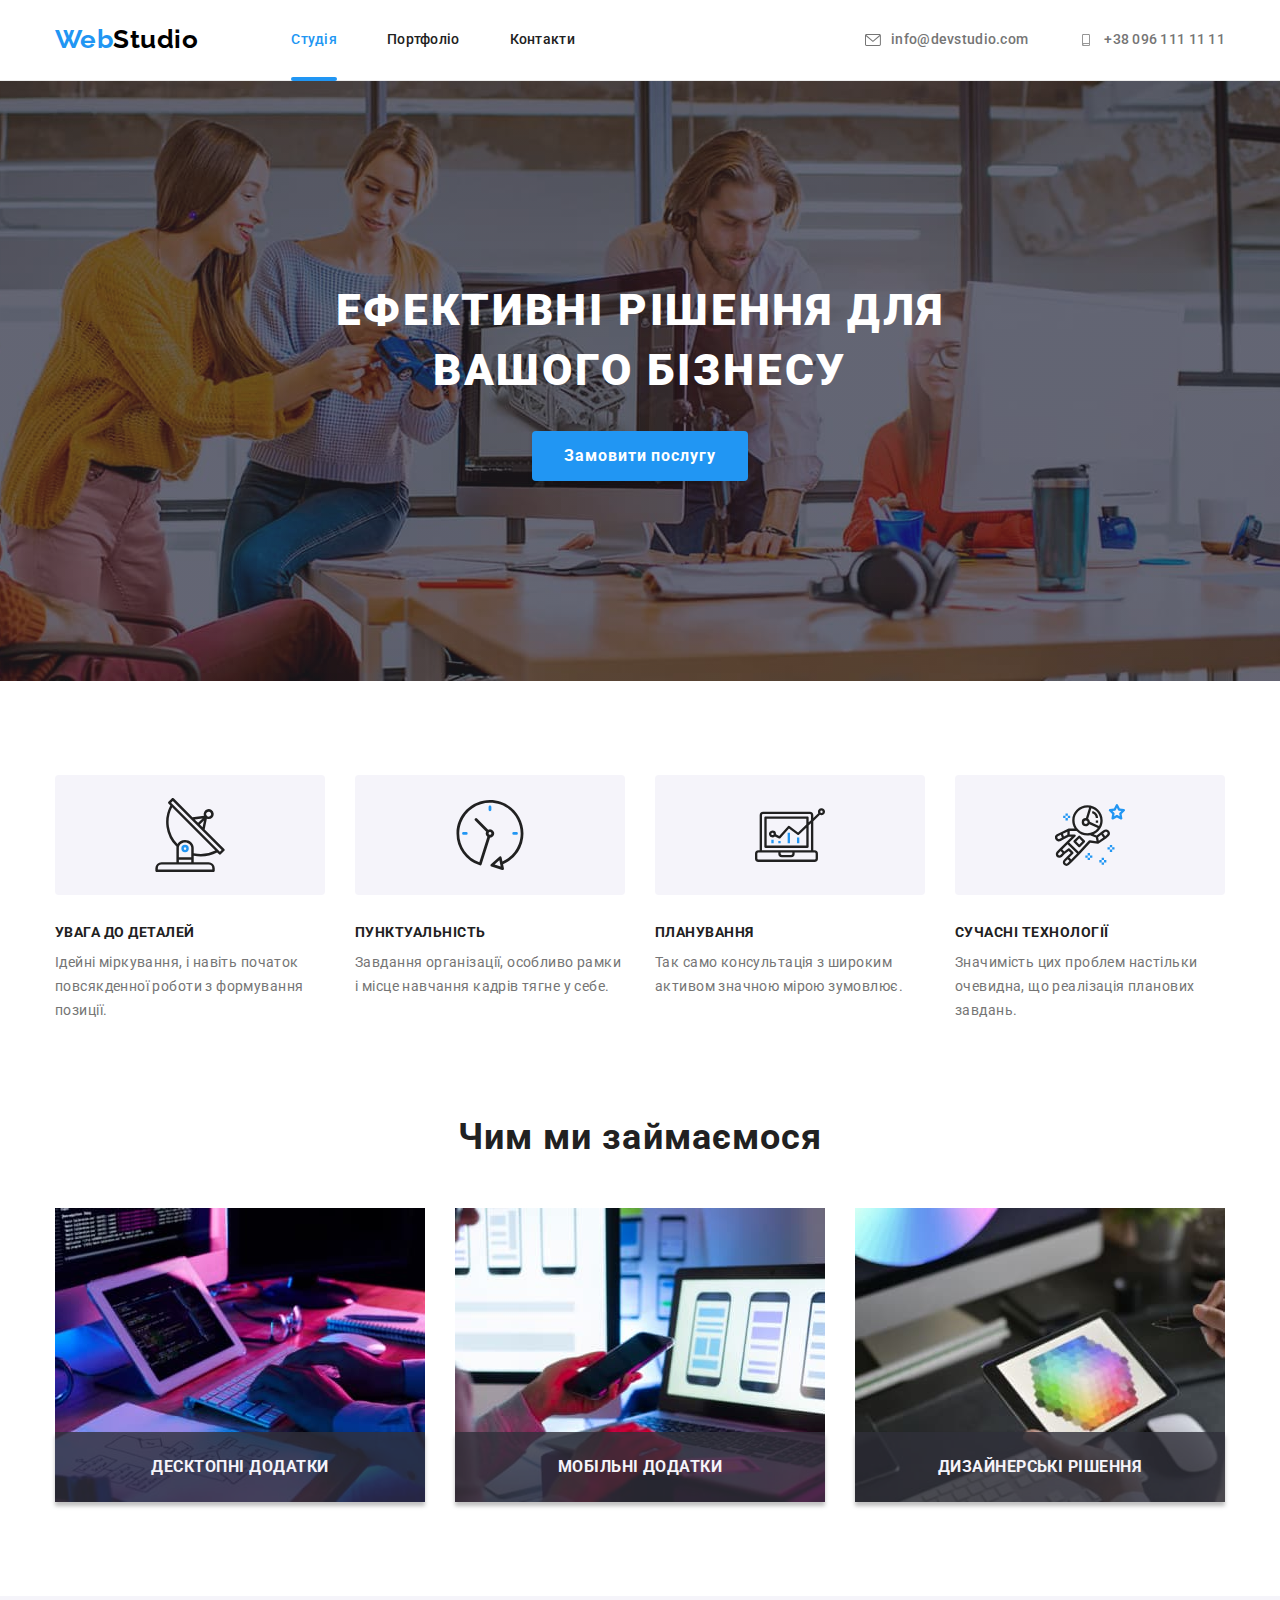
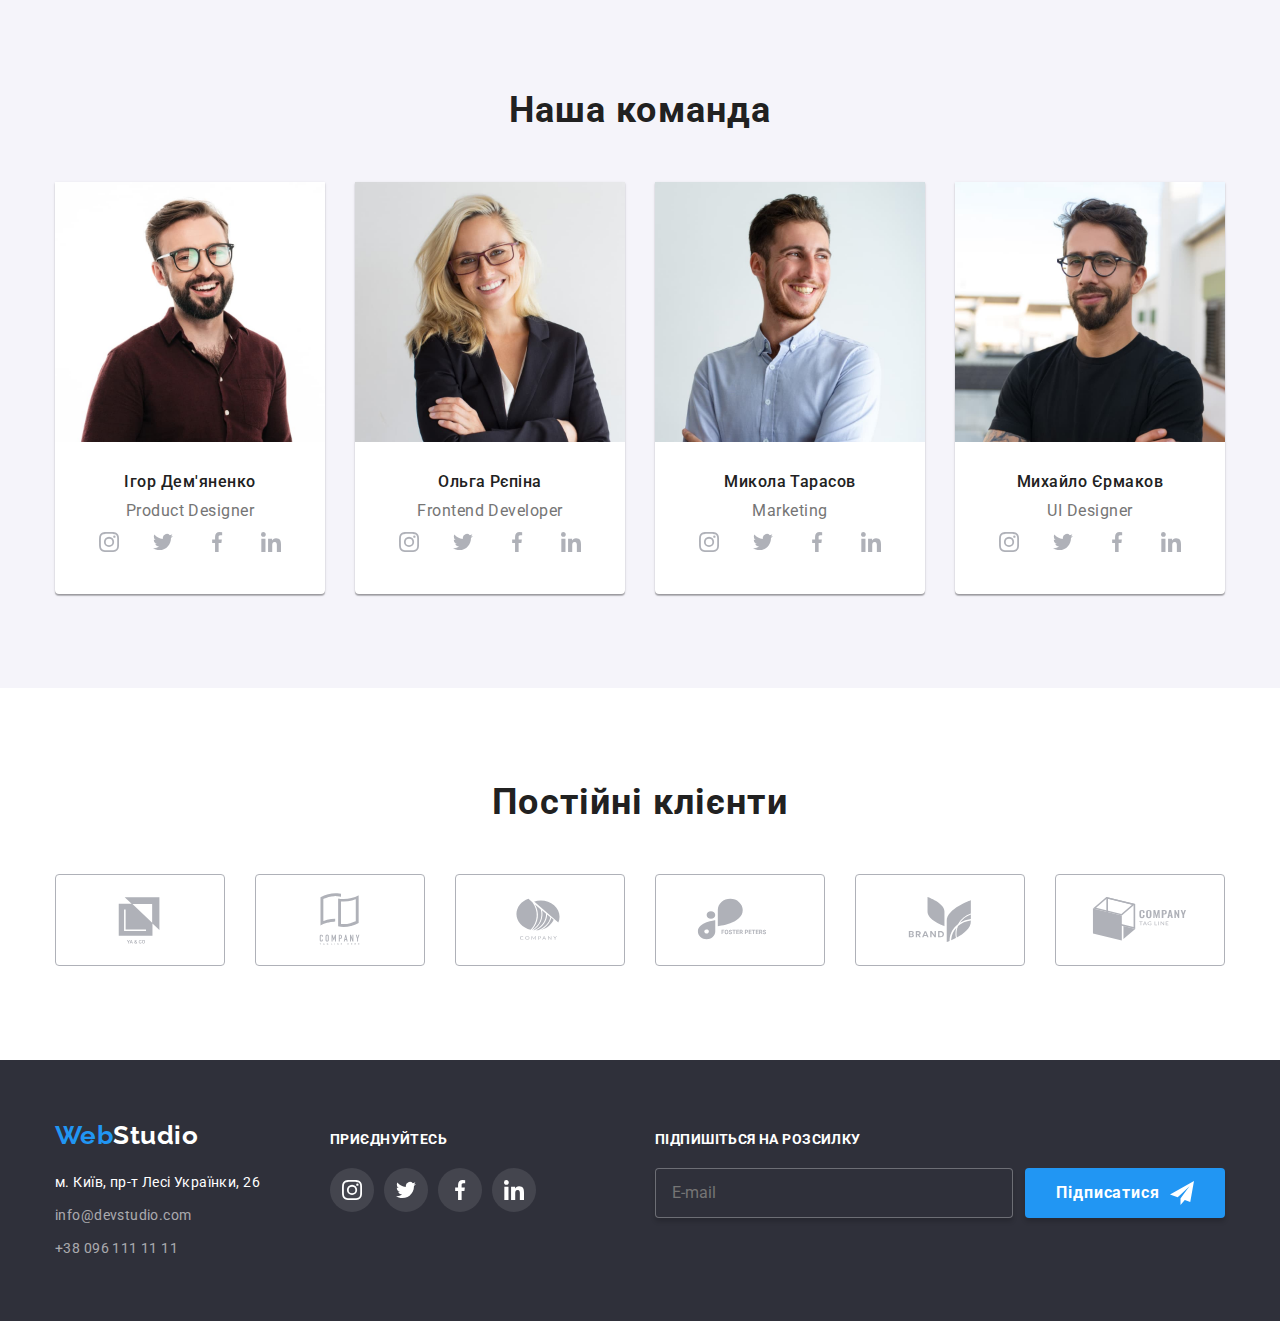
==== index.html @ 13241684 "add new folders" ====
<!DOCTYPE html>
<html lang="uk">
  <head>
    <meta charset="UTF-8" />
    <meta http-equiv="X-UA-Compatible" content="IE=edge" />
    <meta name="viewport" content="width=device-width, initial-scale=1.0" />
    <title>Студія</title>
    <link rel="preconnect" href="https://fonts.googleapis.com" />
    <link rel="preconnect" href="https://fonts.gstatic.com" crossorigin />
    <link
      href="https://fonts.googleapis.com/css2?family=Raleway:wght@700&family=Roboto:wght@400;500;700;900&display=swap"
      rel="stylesheet"
    />
    <link
      rel="stylesheet"
      href="https://cdnjs.cloudflare.com/ajax/libs/modern-normalize/1.1.0/modern-normalize.min.css"
    />
    <link rel="stylesheet" href="./css/styles.css" />
    <link rel="stylesheet" href="./css/main.min.css" />
  </head>
  <body>
    <!--Шапка-->
    <header class="header">
      <div class="container header-container">
        <nav class="header-nav">
          <a class="logo" href="./index.html" lang="en"
            >Web<span class="logo-studio">Studio</span>
          </a>
          <ul class="header-list list">
            <li class="header-item">
              <a class="header-link current link" href="./index.html">Студія</a>
            </li>
            <li class="header-item">
              <a class="header-link link" href="./portfolio.html">Портфоліо</a>
            </li>
            <li class="header-item">
              <a class="header-link link" href="#">Контакти</a>
            </li>
          </ul>
        </nav>
        <div class="header-conect">
          <ul class="header-contacts list">
            <li class="header-contacts-item">
              <a class="header-contacts-list link" href="mailto:info@devstudio.com">
                <svg class="mail-icon" width="16" height="12">
                  <use href="./images/symbol-defs.svg#icon-mail"></use>
                </svg>
                info@devstudio.com
              </a>
            </li>
            <li class="header-contacts-item">
              <a class="header-contacts-list link" href="tel:+380961111111">
                <svg class="phone-icon" width="16" height="12">
                  <use href="./images/symbol-defs.svg#icon-phone"></use>
                </svg>
                +38 096 111 11 11
              </a>
            </li>
          </ul>
        </div>
      </div>
    </header>
    <main>
      <!--герой-->
      <section class="section-hero overlay">
        <div class="container hero">
          <h1 class="hero-title">Ефективні рішення для вашого бізнесу</h1>
          <button class="hero-btn" type="button" data-modal-open>Замовити послугу</button>
        </div>
      </section>
      <!--приемущества-->
      <section class="section-features">
        <div class="container">
          <h2 class="visually-hidden">Наші особливості</h2>
          <ul class="features-list list">
            <li class="features-item icon-antena">
              <h3 class="features-title">увага до деталей</h3>
              <p class="features-text">
                Ідейні міркування, і навіть початок повсякденної роботи з формування позиції.
              </p>
            </li>
            <li class="features-item icon-clock">
              <h3 class="features-title">пунктуальність</h3>
              <p class="features-text">
                Завдання організації, особливо рамки і місце навчання кадрів тягне у себе.
              </p>
            </li>
            <li class="features-item icon-diagram">
              <h3 class="features-title">планування</h3>
              <p class="features-text">
                Так само консультація з широким активом значною мірою зумовлює.
              </p>
            </li>
            <li class="features-item icon-astronaut">
              <h3 class="features-title">сучасні технології</h3>
              <p class="features-text">
                Значимість цих проблем настільки очевидна, що реалізація планових завдань.
              </p>
            </li>
          </ul>
        </div>
      </section>
      <!--чем мы занимаемся-->
      <section class="section-gallery">
        <div class="container">
          <h2 class="section-title">Чим ми займаємося</h2>
          <ul class="gallery-list list">
            <li class="gallery-item">
              <img
                src="./images/img1.jpg"
                alt="Програміст працює на робочому столі в офісі"
                width="370"
                height="294"
              />
              <p class="gallery-text">Десктопні додатки</p>
            </li>
            <li class="gallery-item">
              <img
                src="./images/img2.jpg"
                alt="Дизайнери розробляють додаток для смартфонів, команда творців працює над інтерфейсом мобільних телефонів"
                width="370"
                height="294"
              />
              <p class="gallery-text">Мобільні додатки</p>
            </li>
            <li class="gallery-item">
              <img
                src="./images/img3.jpg"
                alt="Творчий художник веб-дизайну з робочим графічним планшетом із вибором кольорів"
                width="370"
                height="294"
              />
              <p class="gallery-text">Дизайнерські рішення</p>
            </li>
          </ul>
        </div>
      </section>
      <!--наша команд-->
      <section class="section-team">
        <div class="container">
          <h2 class="team-title">Наша команда</h2>
          <ul class="team-list list">
            <li class="team-item">
              <img
                src="./images/product-designer.jpg"
                alt="Ігор Дем'яненко"
                width="270"
                height="260"
              />
              <div class="container-job">
                <h3 class="team-worker">Ігор Дем'яненко</h3>
                <p class="team-job">Product Designer</p>
                <ul class="worker-soc-list">
                  <li class="worker-soc-item">
                    <a class="worker-soc-link" href="#">
                      <svg class="team-icon" width="20px" height="20px">
                        <use href="./images/symbol-defs.svg#icon-instagram"></use>
                      </svg>
                    </a>
                  </li>
                  <li class="worker-soc-item">
                    <a class="worker-soc-link" href="#">
                      <svg class="team-icon" width="20px" height="20px">
                        <use href="./images/symbol-defs.svg#icon-twitter"></use>
                      </svg>
                    </a>
                  </li>
                  <li class="worker-soc-item">
                    <a class="worker-soc-link" href="#">
                      <svg class="team-icon" width="20px" height="20px">
                        <use href="./images/symbol-defs.svg#icon-facebook"></use>
                      </svg>
                    </a>
                  </li>
                  <li class="worker-soc-item">
                    <a class="worker-soc-link" href="#">
                      <svg class="team-icon" width="20px" height="20px">
                        <use href="./images/symbol-defs.svg#icon-linkedin"></use>
                      </svg>
                    </a>
                  </li>
                </ul>
              </div>
            </li>
            <li class="team-item">
              <img
                src="./images/frontend-developer.jpg"
                alt="Ольга Рєпіна"
                width="270"
                height="260"
              />
              <div class="container-job">
                <h3 class="team-worker">Ольга Рєпіна</h3>
                <p class="team-job">Frontend Developer</p>
                <ul class="worker-soc-list">
                  <li class="worker-soc-item">
                    <a class="worker-soc-link" href="#">
                      <svg class="team-icon" width="20px" height="20px">
                        <use href="./images/symbol-defs.svg#icon-instagram"></use>
                      </svg>
                    </a>
                  </li>
                  <li class="worker-soc-item">
                    <a class="worker-soc-link" href="#">
                      <svg class="team-icon" width="20px" height="20px">
                        <use href="./images/symbol-defs.svg#icon-twitter"></use>
                      </svg>
                    </a>
                  </li>
                  <li class="worker-soc-item">
                    <a class="worker-soc-link" href="#">
                      <svg class="team-icon" width="20px" height="20px">
                        <use href="./images/symbol-defs.svg#icon-facebook"></use>
                      </svg>
                    </a>
                  </li>
                  <li class="worker-soc-item">
                    <a class="worker-soc-link" href="#">
                      <svg class="team-icon" width="20px" height="20px">
                        <use href="./images/symbol-defs.svg#icon-linkedin"></use>
                      </svg>
                    </a>
                  </li>
                </ul>
              </div>
            </li>
            <li class="team-item">
              <img src="./images/marketing.jpg" alt="Микола Тарасов" width="270" height="260" />
              <div class="container-job">
                <h3 class="team-worker">Микола Тарасов</h3>
                <p class="team-job">Marketing</p>
                <ul class="worker-soc-list">
                  <li class="worker-soc-item">
                    <a class="worker-soc-link" href="#">
                      <svg class="team-icon" width="20px" height="20px">
                        <use href="./images/symbol-defs.svg#icon-instagram"></use>
                      </svg>
                    </a>
                  </li>
                  <li class="worker-soc-item">
                    <a class="worker-soc-link" href="#">
                      <svg class="team-icon" width="20px" height="20px">
                        <use href="./images/symbol-defs.svg#icon-twitter"></use>
                      </svg>
                    </a>
                  </li>
                  <li class="worker-soc-item">
                    <a class="worker-soc-link" href="#">
                      <svg class="team-icon" width="20px" height="20px">
                        <use href="./images/symbol-defs.svg#icon-facebook"></use>
                      </svg>
                    </a>
                  </li>
                  <li class="worker-soc-item">
                    <a class="worker-soc-link" href="#">
                      <svg class="team-icon" width="20px" height="20px">
                        <use href="./images/symbol-defs.svg#icon-linkedin"></use>
                      </svg>
                    </a>
                  </li>
                </ul>
              </div>
            </li>
            <li class="team-item">
              <img src="./images/ui-designer.jpg" alt="Михайло Єрмаков" width="270" height="260" />
              <div class="container-job">
                <h3 class="team-worker">Михайло Єрмаков</h3>
                <p class="team-job">UI Designer</p>
                <ul class="worker-soc-list">
                  <li class="worker-soc-item">
                    <a class="worker-soc-link" href="#">
                      <svg class="team-icon" width="20px" height="20px">
                        <use href="./images/symbol-defs.svg#icon-instagram"></use>
                      </svg>
                    </a>
                  </li>
                  <li class="worker-soc-item">
                    <a class="worker-soc-link" href="#">
                      <svg class="team-icon" width="20px" height="20px">
                        <use href="./images/symbol-defs.svg#icon-twitter"></use>
                      </svg>
                    </a>
                  </li>
                  <li class="worker-soc-item">
                    <a class="worker-soc-link" href="#">
                      <svg class="team-icon" width="20px" height="20px">
                        <use href="./images/symbol-defs.svg#icon-facebook"></use>
                      </svg>
                    </a>
                  </li>
                  <li class="worker-soc-item">
                    <a class="worker-soc-link" href="#">
                      <svg class="team-icon" width="20px" height="20px">
                        <use href="./images/symbol-defs.svg#icon-linkedin"></use>
                      </svg>
                    </a>
                  </li>
                </ul>
              </div>
            </li>
          </ul>
        </div>
      </section>
      <!--постійні клієнти-->
      <section class="section-clients">
        <div class="container">
          <h2 class="section-title">Постійні клієнти</h2>
          <div class="clients">
            <ul class="clients-list list">
              <li class="clients-item">
                <a href="" class="clients-link link">
                  <svg class="clients-icon" width="106" height="60">
                    <use href="./images/symbol-defs.svg#icon-logo1"></use>
                  </svg>
                </a>
              </li>
              <li class="clients-item">
                <a href="" class="clients-link link">
                  <svg class="clients-icon" width="106" height="60">
                    <use href="./images/symbol-defs.svg#icon-logo2"></use>
                  </svg>
                </a>
              </li>
              <li class="clients-item">
                <a href="" class="clients-link link">
                  <svg class="clients-icon" width="106" height="60">
                    <use href="./images/symbol-defs.svg#icon-logo3"></use>
                  </svg>
                </a>
              </li>
              <li class="clients-item">
                <a href="" class="clients-link link">
                  <svg class="clients-icon" width="106" height="60">
                    <use href="./images/symbol-defs.svg#icon-logo4"></use>
                  </svg>
                </a>
              </li>
              <li class="clients-item">
                <a href="" class="clients-link link">
                  <svg class="clients-icon" width="106" height="60">
                    <use href="./images/symbol-defs.svg#icon-logo5"></use>
                  </svg>
                </a>
              </li>
              <li class="clients-item">
                <a href="" class="clients-link link">
                  <svg class="clients-icon" width="106" height="60">
                    <use href="./images/symbol-defs.svg#icon-logo6"></use>
                  </svg>
                </a>
              </li>
            </ul>
          </div>
        </div>
      </section>
    </main>
    <footer class="footer">
      <div class="container-footer container">
        <div class="address-container">
          <a class="footer-logo" href="./index.html" lang="en"
            >Web<span class="logo-white">Studio</span>
          </a>
          <address class="footer-addres">
            <ul class="footer-contacts-list list">
              <li class="footer-contacts-item">
                <a
                  class="footer-addres-link link"
                  href="https://goo.gl/maps/2r5H82L8zbBqU4vVA"
                  target="_blank"
                  rel="noopener noreferrer nofollow"
                  >м. Київ, пр-т Лесі Українки, 26</a
                >
              </li>
              <li class="footer-contacts-item">
                <a class="footer-contacts-link link" href="mailto:info@devstudio.com"
                  >info@devstudio.com</a
                >
              </li>
              <li class="footer-contacts-item">
                <a class="footer-contacts-link link" href="tel:+380961111111">+38 096 111 11 11</a>
              </li>
            </ul>
          </address>
        </div>
        <div class="join">
          <p class="join-title">приєднуйтесь</p>
          <ul class="join-list list">
            <li class="join-item">
              <a class="join-soc-link" href="#">
                <svg class="join-icon" width="20px" height="20px">
                  <use href="./images/symbol-defs.svg#icon-instagram"></use>
                </svg>
              </a>
            </li>
            <li class="join-item">
              <a class="join-soc-link" href="#">
                <svg class="join-icon" width="20px" height="20px">
                  <use href="./images/symbol-defs.svg#icon-twitter"></use>
                </svg>
              </a>
            </li>
            <li class="join-item">
              <a class="join-soc-link" href="#">
                <svg class="join-icon" width="20px" height="20px">
                  <use href="./images/symbol-defs.svg#icon-facebook"></use>
                </svg>
              </a>
            </li>
            <li class="join-item">
              <a class="join-soc-link" href="#">
                <svg class="join-icon" width="20px" height="20px">
                  <use href="./images/symbol-defs.svg#icon-linkedin"></use>
                </svg>
              </a>
            </li>
          </ul>
        </div>
        <div class="footer-submit">
          <p class="footer-submit-text">Підпишіться на розсилку</p>
          <form class="footer-submit-form">
            <label class="footer-submit-label" for="mail"></label>
            <input
              class="footer-submit-input"
              type="email"
              name="email"
              id="mail"
              required
              placeholder="E-mail"
            />
            <button class="footer-submit-btn" type="submit">
              Підписатися
              <svg class="footer-modal-icon" width="24px" height="24px">
                <use href="./images/symbol-defs.svg#icon-icon-send"></use>
              </svg>
            </button>
          </form>
        </div>
      </div>
    </footer>
    <div class="backdrop is-hidden" data-modal>
      <div class="modal">
        <button type="button" class="modal-btn" data-modal-close>
          <svg class="modal-close-icon" width="18px" height="18px">
            <use href="./images/symbol-defs.svg#icon-close-hero-button"></use>
          </svg>
        </button>
        <p class="modal-title">Залиште свої дані, ми вам передзвонимо</p>
        <form class="main-form">
          <div class="form-field">
            <label for="name" class="form-lable">Ім'я</label>
            <div class="input-wrap">
              <input class="form-input" type="text" name="user-name" id="name" required />
              <svg class="input-icon" width="18" height="18">
                <use href="./images/symbol-defs.svg#icon-person-black"></use>
              </svg>
            </div>
          </div>
          <div class="form-field">
            <label for="phone" class="form-lable">Телефон</label>
            <div class="input-wrap">
              <input
                class="form-input"
                type="tel"
                name="phone-number"
                id="phone"
                required
                minlength="10"
                maxlength="10"
              />
              <svg class="input-icon" width="18" height="18">
                <use href="./images/symbol-defs.svg#icon-phone-black"></use>
              </svg>
            </div>
          </div>
          <div class="form-field">
            <label for="email" class="form-lable">Пошта</label>
            <div class="input-wrap">
              <input class="form-input" type="email" name="user-email" id="email" required />
              <svg class="input-icon" width="18" height="18">
                <use href="./images/symbol-defs.svg#icon-email-black"></use>
              </svg>
            </div>
          </div>
          <div class="form-field">
            <label for="comment" class="form-lable">Коментар</label>
            <textarea
              class="comment-text"
              name="comment"
              id="comment"
              placeholder="Введіть текст"
            ></textarea>
          </div>
          <div class="modal-input-policy">
            <input type="checkbox" class="policy-input visually-hidden" name="policy" id="policy" />
            <label for="policy" class="policy-text-main">
              <span>
                <svg class="icon-check" width="16" height="15">
                  <use href="./images/symbol-defs.svg#icon-icon-check"></use>
                </svg> </span
              >Погоджуюся з розсилкою та приймаю<a href="#" target="_blank" class="policy-link">
                Умови договору</a
              >
            </label>
          </div>
          <button type="submit" class="modal-button">Відправити</button>
        </form>
      </div>
    </div>
    <script src="./js/modal.js"></script>
  </body>
</html>
---- css/styles.css ----
body {
  font-family: 'Roboto', sans-serif;
  letter-spacing: 0.03em;
  background-color: var(--white-background-color);
  color: var(--main-text-color);
}
/*--- убираем точки у списков ---*/
.list {
  list-style: none;
}
/*--- убираем подчеркивание ссылок ---*/
.link,
.logo {
  text-decoration: none;
}

/*---кнопки---*/
.hero-btn,
.portfolio-btn {
  font-family: inherit;
  cursor: pointer;
}
/*---глобальный сброс margin, padding */
p,
h1,
h2,
h3,
h4,
h5,
h6 {
  margin: 0;
}

ul,
ol {
  margin: 0;
  padding-left: 0;
  list-style: none;
}

a {
  color: currentColor;
  text-decoration: none;
}

img {
  display: block;
  max-width: 100%;
  height: auto;
}

.container {
  width: 1200px;
  margin-left: auto;
  margin-right: auto;
  padding-left: 15px;
  padding-right: 15px;
  /*outline: 2px solid tomato;*/
}
/*--шапка--*/
/*---логотип---*/
.logo {
  font-family: 'Raleway', sans-serif;
  font-weight: 700;
  font-size: 26px;
  line-height: 1.19;
  color: var(--accent-color);
  align-items: center;
  text-align: center;
  margin-right: 93px;
  padding-top: 24px;
  padding-bottom: 25px;
}
.logo-studio {
  color: var(--black-logo-color);
}
.header {
  border-bottom: 1px solid #ececec;
}
.header-nav {
  display: flex;
  align-items: center;
}
.header-container {
  display: flex;
  align-items: center;
}
.header-list {
  display: flex;
  gap: 50px;
}
.header-link,
.header-contacts-list {
  display: block;
  padding-top: 32px;
  padding-bottom: 32px;
}
.header-link {
  font-weight: 500;
  font-size: 14px;
  line-height: 1.14;
  letter-spacing: 0.02em;
  transition-property: color;
  transition-duration: 250ms;
  transition-timing-function: var(--transition-timing-main);
  color: var(--main-text-color);
}
.header-contacts-list {
  font-weight: 500;
  font-size: 14px;
  line-height: 1.14;
  letter-spacing: 0.02em;
  transition-property: color;
  transition-duration: 250ms;
  transition-timing-function: var(--transition-timing-main);
  color: var(--secondary-text-color);
}
.header-link:hover,
.header-link:focus,
.header-contacts-list:hover,
.header-contacts-list:focus {
  color: var(--accent-color);
}
.header-link.current {
  color: var(--accent-color);
}
.header-conect {
  margin-left: auto;
}
.header-contacts {
  display: flex;
  align-items: center;
  gap: 50px;
  font-weight: 500;
  line-height: 1.14;
  letter-spacing: 0.02em;
  color: var(--secondary-text-color);
}
.header-contacts-list {
  display: flex;
  align-items: center;
}
.phone-icon,
.mail-icon {
  margin-right: 10px;
  fill: currentColor;
}
.mail-link,
.phone-link {
  fill: currentColor;
}
.current::after {
  content: '';
  display: block;
  position: absolute;
  left: 0;
  bottom: -1px;
  width: 100%;
  height: 4px;
  border-radius: 2px;
  background-color: var(--accent-color);
}
.header-link {
  position: relative;
}
/*---герой---*/

.section-hero {
  text-align: center;
  padding: 200px 0;
  background-color: var(--hero-background-color);
  background-repeat: no-repeat;
  background-position: center;
  background-size: cover;
  background-image: linear-gradient(rgba(47, 48, 58, 0.4), rgba(47, 48, 58, 0.4)),
    url(../images/img-hero.jpg);
}
/*---hero-overlay---*/
.overlay {
  height: 600px;
  max-width: 1600px;
  margin-right: auto;
  margin-left: auto;
}
.hero-title {
  max-width: 696px;
  margin: auto;
  margin-bottom: 30px;
  font-weight: 900;
  font-size: 44px;
  line-height: 1.36;
  letter-spacing: 0.06em;
  text-transform: uppercase;
  color: var(--white-text-color);
}

.hero-btn {
  display: inline-block;
  padding: 10px 32px;
  font-weight: 700;
  font-size: 16px;
  line-height: 1.88;
  align-items: center;
  text-align: center;
  letter-spacing: 0.06em;
  background-color: var(--accent-color);
  color: var(--white-text-color);
  box-shadow: 0px 4px 4px rgba(0, 0, 0, 0.15);
  border-radius: 4px;
  border: none;
}
.hero-btn:hover,
.hero-btn:focus {
  background-color: var(--bg-active-color);
  color: var(--white-text-color);
}

/*---приемущества---*/
.section-features {
  padding-top: 94px;
  padding-bottom: 94px;
}
.features-list {
  display: flex;
  gap: 30px;
}
.features-item {
  max-width: 270px;
}
.features-item::before {
  display: block;
  content: '';
  height: 120px;
  background-size: 70px;
  background-repeat: no-repeat;
  background-position: center;
  background-color: var(--bg-features-icon);
  margin-bottom: 30px;
  border-radius: 4px;
}
.icon-antena::before {
  background-image: url(../images/antena.svg);
}
.icon-clock::before {
  background-image: url(../images/clock.svg);
}
.icon-diagram::before {
  background-image: url(../images/diagram.svg);
}
.icon-astronaut::before {
  background-image: url(../images/astronaut.svg);
}
.features-title {
  margin-bottom: 10px;
  font-weight: 700;
  font-size: 14px;
  line-height: 1.14;
  text-transform: uppercase;
}
.features-text {
  font-weight: 400;
  font-size: 14px;
  line-height: 1.71;
  letter-spacing: 0.03em;
  color: var(--secondary-text-color);
}
/*---чем мы занимаемся---*/
.section-gallery {
  padding-bottom: 94px;
}
.section-title {
  text-align: center;
  /*width: 366px;*/
  margin-bottom: 50px;
  font-weight: 700;
  font-size: 36px;
  line-height: 1.16;
  letter-spacing: 0.03em;
  color: var(--main-text-color);
}
.gallery-list {
  display: flex;
  gap: 30px;
}
.gallery-item {
  position: relative;
}
.gallery-text {
  position: absolute;
  bottom: 0;
  width: 100%;
  height: 70px;
  font-weight: 700;
  line-height: 1.14;
  display: flex;
  align-items: center;
  justify-content: center;
  text-transform: uppercase;
  color: var(--team-background-color);
  background: rgba(47, 48, 58, 0.8);
  box-shadow: 0px 4px 4px rgba(0, 0, 0, 0.25);
}
/*---наша команда---*/

.section-team {
  padding-top: 94px;
  padding-bottom: 94px;
  background-color: var(--team-background-color);
}
.team-title {
  text-align: center;
  /*width: 264px;*/
  margin-bottom: 50px;
  font-weight: 700;
  font-size: 36px;
  line-height: 1.16;
  letter-spacing: 0.03em;
  color: var(--main-text-color);
}
.team-list {
  display: flex;
  gap: 30px;
}
.team-item {
  width: calc((100% - 90px) / 4);
  box-shadow: 0px 1px 3px rgba(0, 0, 0, 0.12), 0px 1px 1px rgba(0, 0, 0, 0.14),
    0px 2px 1px rgba(0, 0, 0, 0.2);
  border-radius: 0px 0px 4px 4px;
  background-color: var(--white-background-color);
}
.worker-soc-list {
  display: flex;
  justify-content: center;
  gap: 10px;
}
.worker-soc-link {
  width: 44px;
  height: 44px;
  border-radius: 50%;
  display: flex;
  justify-content: center;
  align-items: center;
  transition-property: background-color;
  transition-duration: 250ms;
  transition-timing-function: var(--transition-timing-main);
}
.team-worker {
  margin-bottom: 10px;
  font-weight: 500;
  font-size: 16px;
  line-height: 1.19;
  text-align: center;
  letter-spacing: 0.03em;
  color: var(--main-text-color);
}
.team-job {
  font-size: 16px;
  line-height: 1.19;
  text-align: center;
  letter-spacing: 0.03em;
  color: var(--secondary-text-color);
}
.worker-soc-list {
  display: flex;
  justify-content: center;
  gap: 10px;
}
.worker-soc-link {
  width: 44px;
  height: 44px;
  border-radius: 50%;
  display: flex;
  justify-content: center;
  align-items: center;
  color: var(--main-icon-color);
}
.worker-soc-link:hover,
.worker-soc-link:focus {
  background-color: var(--accent-color);
  color: var(--white-text-color);
}
.team-icon {
  fill: currentColor;
}
.container-job {
  padding: 30px 0;
}
/*---постійні клієнти---*/
.section-clients {
  padding: 94px 0;
}
.section-title {
  margin-bottom: 50px;
  font-weight: 700;
  font-size: 36px;
  line-height: 1.16;
  text-align: center;
  color: var(--main-text-color);
}
.clients-list {
  display: flex;
  justify-content: center;
  gap: 30px;
}
.clients-item {
  width: calc((100% - 150px) / 6);
}

.clients-link {
  width: 170px;
  height: 92px;
  border: 1px solid #afb1b8;
  border-radius: 4px;
  display: flex;
  justify-content: center;
  align-items: center;
  transition-property: border, color;
  transition-duration: 250ms;
  transition-timing-function: var(--transition-timing-main);
  color: var(--main-icon-color);
}
.clients-icon {
  fill: currentColor;
}
.clients-link:hover,
.clients-link:focus {
  border: 1px solid var(--accent-color);
  color: var(--accent-color);
}
/*---футер---*/
/*---логотип---*/
.container-footer {
  display: flex;
  align-items: baseline;
}
.address-container {
  margin-right: 70px;
}
.logo-white {
  color: var(--white-text-color);
}

.footer {
  padding: 60px 0;
  background-color: var(--hero-background-color);
}
.footer-logo {
  font-family: 'Raleway';
  font-weight: 700;
  font-size: 26px;
  line-height: 1.19;
  color: var(--accent-color);
}
.footer-contacts-list {
  margin-top: 20px;
}
.footer-addres {
  margin-top: 20px;
}
.footer-contacts-item:not(:last-child) {
  margin-bottom: 9px;
}

.footer-addres-link {
  font-style: normal;
  font-size: 14px;
  line-height: 1.71;
  letter-spacing: 0.03em;
  transition-property: color;
  transition-duration: 250ms;
  transition-timing-function: var(--transition-timing-main);
  color: var(--white-text-color);
}
.footer-contacts-link {
  font-style: normal;
  font-size: 14px;
  line-height: 1.71;
  letter-spacing: 0.03em;
  transition-property: color;
  transition-duration: 250ms;
  transition-timing-function: var(--transition-timing-main);
  color: var(--footer-text-color);
}

.footer-addres-link:hover,
.footer-addres-link:focus,
.footer-contacts-link:hover,
.footer-contacts-link:focus {
  color: var(--accent-color);
}
/*---присоединяйтесь---*/
.join {
  width: 206px;
  height: 80px;
  display: block;
}
.join-title {
  margin-bottom: 20px;
  font-weight: 700;
  font-size: 14px;
  line-height: 1.14;
  letter-spacing: 0.03em;
  text-transform: uppercase;
  color: var(--white-text-color);
}
.join-list {
  display: flex;
  justify-content: center;
  gap: 10px;
}
.join-item {
  width: calc((100% - 30px) / 4);
}
.join-soc-link {
  display: flex;
  width: 44px;
  height: 44px;
  border-radius: 50%;
  justify-content: center;
  align-items: center;
  transition-property: background-color;
  transition-duration: 250ms;
  transition-timing-function: var(--transition-timing-main);
  background-color: rgba(255, 255, 255, 0.1);
}
.join-icon {
  fill: var(--white-text-color);
}
.join-soc-link:hover,
.join-soc-link:focus {
  background-color: var(--accent-color);
}
/*---футер форм---*/
.footer-submit {
  margin-left: auto;
}
.footer-submit-text {
  margin-bottom: 20px;
  font-weight: 700;
  font-size: 14px;
  line-height: 1.14;
  letter-spacing: 0.03em;
  text-transform: uppercase;
  color: var(--white-background-color);
}
.footer-submit-form {
  display: flex;
}
.footer-submit-input {
  width: 358px;
  height: 50px;
  padding-left: 16px;
  margin-right: 12px;
  border: 1px solid rgba(255, 255, 255, 0.3);
  box-shadow: 0px 4px 4px rgba(0, 0, 0, 0.15);
  border-radius: 4px;
  background-color: var(--hero-background-color);
  color: rgba(255, 255, 255, 0.6);
}
.footer-submit-btn {
  display: inline-flex;
  align-items: center;
  justify-content: center;
  width: 200px;
  height: 50px;
  font-weight: 700;
  font-size: 16px;
  line-height: 1.88;
  gap: 10px;
  letter-spacing: 0.06em;
  color: var(--white-background-color);
  background-color: var(--accent-color);
  box-shadow: 0px 4px 4px rgba(0, 0, 0, 0.15);
  border-radius: 4px;
  border: none;
}

/*---портфолио---*/
.portfolio-section {
  padding: 94px 0;
}
.portfolio-btn-list {
  display: flex;
  justify-content: center;
  gap: 8px;
  margin-bottom: 50px;
}
.portfolio-btn {
  display: inline-block;
  min-width: 73px;
  border-radius: 4px;
  border: 1px solid transparent;
  padding: 6px 22px;
  font-family: 'Roboto', sans-serif;
  font-weight: 500;
  font-size: 16px;
  line-height: 1.63;
  letter-spacing: 0.03em;
  transition-property: color, background-color, box-shadow;
  transition-duration: 250ms;
  transition-timing-function: var(--transition-timing-main);
  background-color: var(--team-background-color);
  color: var(--main-text-color);
  cursor: pointer;
}

.portfolio-btn:hover,
.portfolio-btn:focus {
  background-color: var(--accent-color);
  color: var(--white-text-color);
  box-shadow: 0px 3px 1px rgba(0, 0, 0, 0.1), 0px 1px 2px rgba(0, 0, 0, 0.08),
    0px 2px 2px rgba(0, 0, 0, 0.12);
}
.portfolio-list {
  display: flex;
  flex-wrap: wrap;
  gap: 30px;
}
.portfolio-item {
  width: calc((100% - 60px) / 3);
  /*box-shadow: 0px 4px 4px rgba(0, 0, 0, 0.25);*/
}
.portfolio-container {
  border: 1px solid #eeeeee;
  padding: 20px 24px;
  border-top: 0;
}
.portfolio-link {
  display: block;
}
.portfolio-link:hover,
.portfolio-link:focus {
  box-shadow: 0px 1px 1px rgba(0, 0, 0, 0.12), 0px 4px 4px rgba(0, 0, 0, 0.06),
    1px 4px 6px rgba(0, 0, 0, 0.16);
}
.portfolio-title {
  margin-bottom: 4px;
  font-weight: 700;
  font-size: 18px;
  line-height: 2;
  letter-spacing: 0.06em;
  color: var(--main-text-color);
}

.portfolio-text {
  font-size: 16px;
  line-height: 1.87;
  color: var(--secondary-text-color);
}
.portfolio-thumb {
  position: relative;
  overflow: hidden;
}
.description {
  position: absolute;
  bottom: 0;
  right: 0;
  width: 100%;
  font-size: 18px;
  line-height: 1.56;
  text-align: left;
  justify-content: center;
  padding: 63px 23px;
  color: var(--white-background-color);
  background: rgba(33, 150, 243, 0.9);
  transition-property: transform;
  transform: translatey(101%);
  transition-duration: 250ms;
  transition-timing-function: var(--transition-timing-main);
}
.portfolio-link:hover .description,
.portfolio-link:hover .description {
  transform: translatey(0);
}
/*---модальное окно---*/

.backdrop {
  width: 100%;
  height: 100%;
  position: fixed;
  top: 0;
  background-color: rgba(0, 0, 0, 0.2);
  box-shadow: 0px 1px 3px rgba(0, 0, 0, 0.12), 0px 1px 1px rgba(0, 0, 0, 0.14),
    0px 2px 1px rgba(0, 0, 0, 0.2);
  transition: opacity 300ms linear, visibility 300ms linear;
}

.modal {
  width: 528px;
  min-height: 581px;
  background-color: var(--white-background-color);
  position: absolute;
  padding: 40px;
  top: 50%;
  left: 50%;
  transform: translate(-50%, -50%) scaleY(1);
  transition: transform 300ms linear;
}
.backdrop.is-hidden .modal {
  transform: translate(-50%, -50%) scaleY(0);
}
.modal-btn {
  width: 30px;
  height: 30px;
  border: 1px solid rgba(0, 0, 0, 0.1);
  border-radius: 50%;
  background-color: transparent;
  position: absolute;
  right: 4px;
  top: 4px;
  margin-top: 8px;
  margin-right: 8px;
  display: flex;
  align-items: center;
  justify-items: center;
  cursor: pointer;
}
.modal-btn :hover {
  fill: var(--accent-color);
}
.backdrop.is-hidden {
  opacity: 0;
  visibility: hidden;
  pointer-events: none;
}
.modal-title {
  margin-bottom: 12px;
  font-weight: 700;
  font-size: 20px;
  line-height: 1.15;
  text-align: center;
  color: var(--main-text-color);
}
.main-form {
  display: block;
}
.form-input {
  width: 100%;
  height: 40px;
  padding-left: 42px;
  border: 1px solid rgba(33, 33, 33, 0.2);
  border-radius: 4px;
  transition: outline-color 250ms cubic-bezier(0.4, 0, 0.2, 1);
}
.input-wrap {
  position: relative;
}
.input-icon {
  position: absolute;
  top: 50%;
  left: 12px;
  transform: translateY(-50%);
}
.form-input:focus {
  outline-color: var(--accent-color);
  cursor: pointer;
}
.form-input:focus + .input-icon {
  fill: var(--accent-color);
}
.form-input:hover,
.comment-text:hover {
  cursor: pointer;
}
.comment-text:focus {
  outline-color: var(--accent-color);
}
.form-lable {
  display: block;
  text-align: left;
  margin-bottom: 5px;
  font-size: 12px;
  line-height: 1.16;
  letter-spacing: 0.01em;
  color: var(--secondary-text-color);
}
.comment-text {
  padding: 12px 16px;
  resize: none;
  width: 100%;
  height: 120px;
  font-size: 12px;
  line-height: 1.16;
  letter-spacing: 0.01em;
  color: rgba(117, 117, 117, 0.5);
  border: 1px solid rgba(33, 33, 33, 0.2);
  border-radius: 4px;
  transition: outline-color 250ms cubic-bezier(0.4, 0, 0.2, 1);
}
.form-field {
  position: relative;
  display: flex;
  flex-direction: column;
  margin-bottom: 10px;
}

.modal-input-policy {
  display: flex;
  align-items: center;
  justify-content: center;
  margin-top: 20px;
  margin-bottom: 30px;
}
.policy-text-main {
  display: flex;
  align-items: center;
  justify-content: center;
  font-size: 14px;
  line-height: 1.71;
  color: var(--secondary-text-color);
}
.policy-text-main span {
  display: flex;
  align-items: center;
  justify-content: center;
  width: 16px;
  height: 15px;
  margin-right: 5px;
  border: 2px solid #212121;
  border-radius: 3px;
  transition: background-color 250ms cubic-bezier(0.4, 0, 0.2, 1),
    border 250ms cubic-bezier(0.4, 0, 0.2, 1);
  fill: transparent;
}
.policy-input:checked + .policy-text-main span {
  background-color: var(--accent-color);
  border-color: transparent;
  fill: var(--white-background-color);
}
.policy-link {
  text-decoration: underline;
  color: var(--accent-color);
}
.modal-button {
  display: block;
  margin: 0 auto;
  font-weight: 700;
  font-size: 16px;
  line-height: 1.88;
  letter-spacing: 0.06em;
  padding: 10px 52px;
  color: var(--white-background-color);
  background-color: var(--bg-active-color);
  box-shadow: 0px 4px 4px rgba(0, 0, 0, 0.15);
  border-radius: 4px;
  border: none;
  cursor: pointer;
}
.modal-button:hover,
.modal-button :focus {
  background-color: #188ce8;
}
---- css/main.min.css ----
:root{--main-text-color: #212121;--secondary-text-color: #757575;--white-text-color: #ffffff;--accent-color: #2196f3;--black-logo-color: #000000;--footer-text-color: rgba(255, 255, 255, 0.6);--white-background-color: #ffffff;--hero-background-color: #2f303a;--team-background-color: #f5f4fa;--bg-active-color: #188ce8;--bg-features-icon: #f5f4fa;--main-icon-color: #afb1b8;--transition-timing-main: cubic-bezier(0.4, 0, 0.2, 1)}.visually-hidden{position:absolute;white-space:nowrap;width:1px;height:1px;overflow:hidden;border:0;padding:0;clip:rect(0 0 0 0);-webkit-clip-path:inset(50%);clip-path:inset(50%);margin:-1px}/*# sourceMappingURL=main.min.css.map */
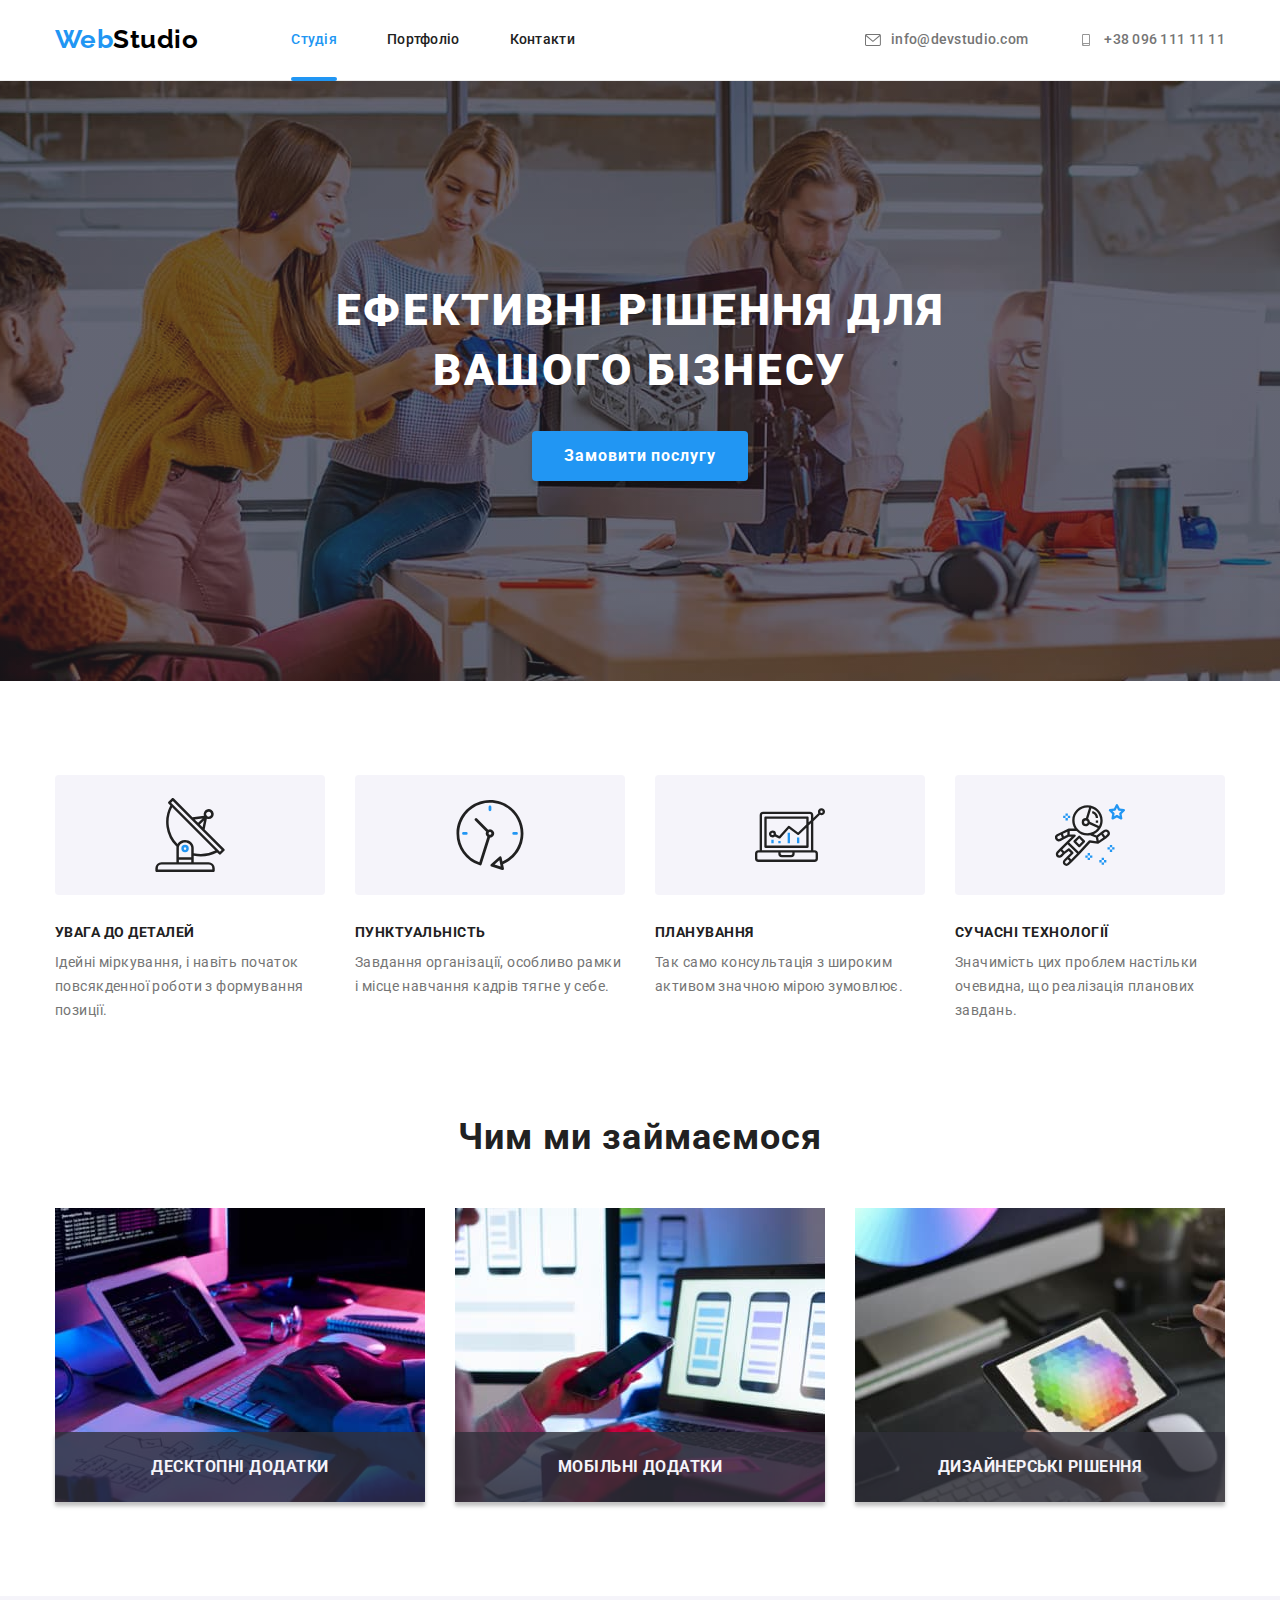
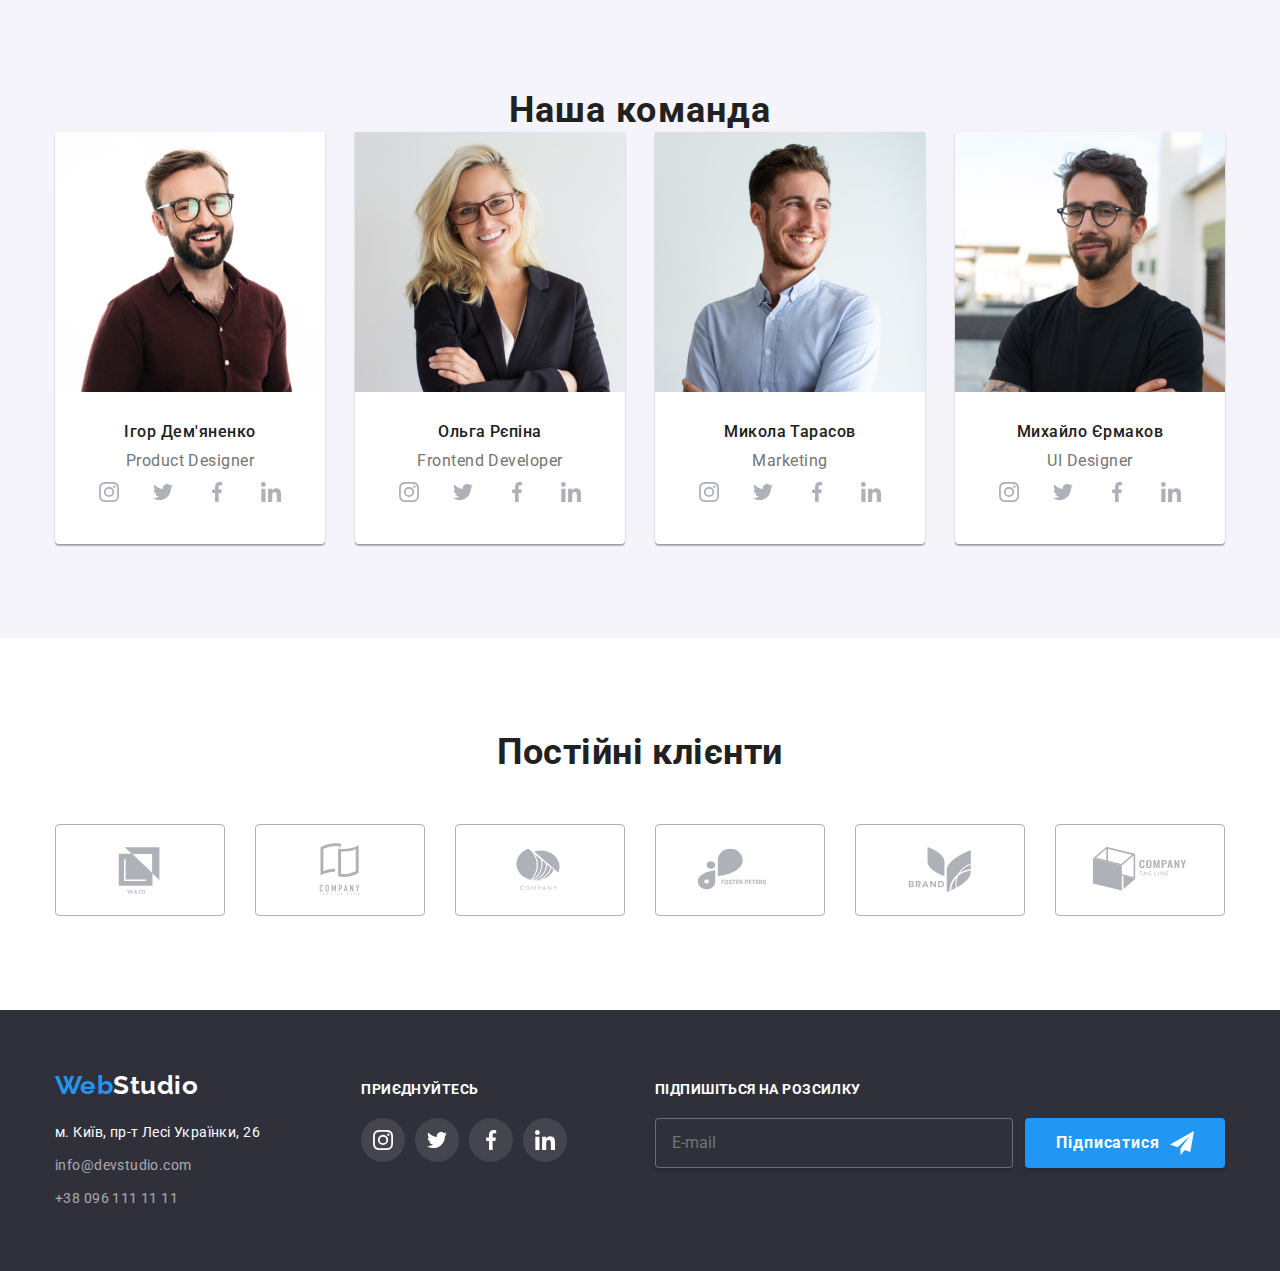
==== commit 2f6a70a8: "work with BEM" ====
--- a/index.html
+++ b/index.html
@@ -15,58 +15,54 @@
       rel="stylesheet"
       href="https://cdnjs.cloudflare.com/ajax/libs/modern-normalize/1.1.0/modern-normalize.min.css"
     />
-    <link rel="stylesheet" href="./css/styles.css" />
     <link rel="stylesheet" href="./css/main.min.css" />
   </head>
   <body>
     <!--Шапка-->
     <header class="header">
-      <div class="container header-container">
-        <nav class="header-nav">
-          <a class="logo" href="./index.html" lang="en"
-            >Web<span class="logo-studio">Studio</span>
+      <div class="container header__container">
+        <nav class="navigation">
+          <a class="logo navigation__logo" href="./index.html" lang="en"
+            >Web<span class="logo__part logo__part--black">Studio</span>
           </a>
-          <ul class="header-list list">
-            <li class="header-item">
-              <a class="header-link current link" href="./index.html">Студія</a>
-            </li>
-            <li class="header-item">
-              <a class="header-link link" href="./portfolio.html">Портфоліо</a>
-            </li>
-            <li class="header-item">
-              <a class="header-link link" href="#">Контакти</a>
+          <ul class="menu list">
+            <li class="menu__item">
+              <a class="menu__link current link" href="./index.html">Студія</a>
+            </li>
+            <li class="menu__item">
+              <a class="menu__link link" href="./portfolio.html">Портфоліо</a>
+            </li>
+            <li class="menu__item">
+              <a class="menu__link link" href="#">Контакти</a>
             </li>
           </ul>
         </nav>
-        <div class="header-conect">
-          <ul class="header-contacts list">
-            <li class="header-contacts-item">
-              <a class="header-contacts-list link" href="mailto:info@devstudio.com">
-                <svg class="mail-icon" width="16" height="12">
-                  <use href="./images/symbol-defs.svg#icon-mail"></use>
-                </svg>
-                info@devstudio.com
-              </a>
-            </li>
-            <li class="header-contacts-item">
-              <a class="header-contacts-list link" href="tel:+380961111111">
-                <svg class="phone-icon" width="16" height="12">
-                  <use href="./images/symbol-defs.svg#icon-phone"></use>
-                </svg>
-                +38 096 111 11 11
-              </a>
-            </li>
-          </ul>
-        </div>
+
+        <ul class="connect header__connect list">
+          <li class="connect__item">
+            <a class="connect__list link" href="mailto:info@devstudio.com">
+              <svg class="connect__mail-icon" width="16" height="12">
+                <use href="./images/symbol-defs.svg#icon-mail"></use>
+              </svg>
+              info@devstudio.com
+            </a>
+          </li>
+          <li class="connect__item">
+            <a class="connect__list link" href="tel:+380961111111">
+              <svg class="connect__phone-icon" width="16" height="12">
+                <use href="./images/symbol-defs.svg#icon-phone"></use>
+              </svg>
+              +38 096 111 11 11
+            </a>
+          </li>
+        </ul>
       </div>
     </header>
     <main>
       <!--герой-->
-      <section class="section-hero overlay">
-        <div class="container hero">
-          <h1 class="hero-title">Ефективні рішення для вашого бізнесу</h1>
-          <button class="hero-btn" type="button" data-modal-open>Замовити послугу</button>
-        </div>
+      <section class="hero overlay">
+        <h1 class="hero__title">Ефективні рішення для вашого бізнесу</h1>
+        <button class="hero__btn" type="button" data-modal-open>Замовити послугу</button>
       </section>
       <!--приемущества-->
       <section class="section-features">
@@ -101,80 +97,80 @@
         </div>
       </section>
       <!--чем мы занимаемся-->
-      <section class="section-gallery">
+      <section class="work">
         <div class="container">
-          <h2 class="section-title">Чим ми займаємося</h2>
-          <ul class="gallery-list list">
-            <li class="gallery-item">
+          <h2 class="work__title section-title">Чим ми займаємося</h2>
+          <ul class="work__list list">
+            <li class="work__item">
               <img
                 src="./images/img1.jpg"
                 alt="Програміст працює на робочому столі в офісі"
                 width="370"
                 height="294"
               />
-              <p class="gallery-text">Десктопні додатки</p>
-            </li>
-            <li class="gallery-item">
+              <p class="work__text">Десктопні додатки</p>
+            </li>
+            <li class="work__item">
               <img
                 src="./images/img2.jpg"
                 alt="Дизайнери розробляють додаток для смартфонів, команда творців працює над інтерфейсом мобільних телефонів"
                 width="370"
                 height="294"
               />
-              <p class="gallery-text">Мобільні додатки</p>
-            </li>
-            <li class="gallery-item">
+              <p class="work__text">Мобільні додатки</p>
+            </li>
+            <li class="work__item">
               <img
                 src="./images/img3.jpg"
                 alt="Творчий художник веб-дизайну з робочим графічним планшетом із вибором кольорів"
                 width="370"
                 height="294"
               />
-              <p class="gallery-text">Дизайнерські рішення</p>
+              <p class="work__text">Дизайнерські рішення</p>
             </li>
           </ul>
         </div>
       </section>
-      <!--наша команд-->
-      <section class="section-team">
+      <!--наша командa-->
+      <section class="team">
         <div class="container">
-          <h2 class="team-title">Наша команда</h2>
-          <ul class="team-list list">
-            <li class="team-item">
+          <h2 class="team__title section-title">Наша команда</h2>
+          <ul class="team__list list">
+            <li class="team__item">
               <img
                 src="./images/product-designer.jpg"
                 alt="Ігор Дем'яненко"
                 width="270"
                 height="260"
               />
-              <div class="container-job">
-                <h3 class="team-worker">Ігор Дем'яненко</h3>
-                <p class="team-job">Product Designer</p>
-                <ul class="worker-soc-list">
-                  <li class="worker-soc-item">
-                    <a class="worker-soc-link" href="#">
-                      <svg class="team-icon" width="20px" height="20px">
+              <div class="team-list__workers">
+                <h3 class="team-list__worker">Ігор Дем'яненко</h3>
+                <p class="team-list__job">Product Designer</p>
+                <ul class="socials">
+                  <li class="socials__item">
+                    <a class="socials__link" href="#">
+                      <svg class="socials__icon" width="20px" height="20px">
                         <use href="./images/symbol-defs.svg#icon-instagram"></use>
                       </svg>
                     </a>
                   </li>
-                  <li class="worker-soc-item">
-                    <a class="worker-soc-link" href="#">
-                      <svg class="team-icon" width="20px" height="20px">
+                  <li class="socials__item">
+                    <a class="socials__link" href="#">
+                      <svg class="socials__icon" width="20px" height="20px">
                         <use href="./images/symbol-defs.svg#icon-twitter"></use>
                       </svg>
                     </a>
                   </li>
-                  <li class="worker-soc-item">
-                    <a class="worker-soc-link" href="#">
-                      <svg class="team-icon" width="20px" height="20px">
+                  <li class="socials__item">
+                    <a class="socials__link" href="#">
+                      <svg class="socials__icon" width="20px" height="20px">
                         <use href="./images/symbol-defs.svg#icon-facebook"></use>
                       </svg>
                     </a>
                   </li>
-                  <li class="worker-soc-item">
-                    <a class="worker-soc-link" href="#">
-                      <svg class="team-icon" width="20px" height="20px">
+                  <li class="socials__item">
+                    <a class="socials__link" href="#">
+                      <svg class="socials__icon" width="20px" height="20px">
                         <use href="./images/symbol-defs.svg#icon-linkedin"></use>
                       </svg>
                     </a>
@@ -182,41 +178,41 @@
                 </ul>
               </div>
             </li>
-            <li class="team-item">
+            <li class="team__item">
               <img
                 src="./images/frontend-developer.jpg"
                 alt="Ольга Рєпіна"
                 width="270"
                 height="260"
               />
-              <div class="container-job">
-                <h3 class="team-worker">Ольга Рєпіна</h3>
-                <p class="team-job">Frontend Developer</p>
-                <ul class="worker-soc-list">
-                  <li class="worker-soc-item">
-                    <a class="worker-soc-link" href="#">
-                      <svg class="team-icon" width="20px" height="20px">
+              <div class="team-list__workers">
+                <h3 class="team-list__worker">Ольга Рєпіна</h3>
+                <p class="team-list__job">Frontend Developer</p>
+                <ul class="socials">
+                  <li class="socials__item">
+                    <a class="socials__link" href="#">
+                      <svg class="socials__icon" width="20px" height="20px">
                         <use href="./images/symbol-defs.svg#icon-instagram"></use>
                       </svg>
                     </a>
                   </li>
-                  <li class="worker-soc-item">
-                    <a class="worker-soc-link" href="#">
-                      <svg class="team-icon" width="20px" height="20px">
+                  <li class="socials__item">
+                    <a class="socials__link" href="#">
+                      <svg class="socials__icon" width="20px" height="20px">
                         <use href="./images/symbol-defs.svg#icon-twitter"></use>
                       </svg>
                     </a>
                   </li>
-                  <li class="worker-soc-item">
-                    <a class="worker-soc-link" href="#">
-                      <svg class="team-icon" width="20px" height="20px">
+                  <li class="socials__item">
+                    <a class="socials__link" href="#">
+                      <svg class="socials__icon" width="20px" height="20px">
                         <use href="./images/symbol-defs.svg#icon-facebook"></use>
                       </svg>
                     </a>
                   </li>
-                  <li class="worker-soc-item">
-                    <a class="worker-soc-link" href="#">
-                      <svg class="team-icon" width="20px" height="20px">
+                  <li class="socials__item">
+                    <a class="socials__link" href="#">
+                      <svg class="socials__icon" width="20px" height="20px">
                         <use href="./images/symbol-defs.svg#icon-linkedin"></use>
                       </svg>
                     </a>
@@ -224,36 +220,36 @@
                 </ul>
               </div>
             </li>
-            <li class="team-item">
+            <li class="team__item">
               <img src="./images/marketing.jpg" alt="Микола Тарасов" width="270" height="260" />
-              <div class="container-job">
-                <h3 class="team-worker">Микола Тарасов</h3>
-                <p class="team-job">Marketing</p>
-                <ul class="worker-soc-list">
-                  <li class="worker-soc-item">
-                    <a class="worker-soc-link" href="#">
-                      <svg class="team-icon" width="20px" height="20px">
+              <div class="team-list__workers">
+                <h3 class="team-list__worker">Микола Тарасов</h3>
+                <p class="team-list__job">Marketing</p>
+                <ul class="socials">
+                  <li class="socials__item">
+                    <a class="socials__link" href="#">
+                      <svg class="socials__icon" width="20px" height="20px">
                         <use href="./images/symbol-defs.svg#icon-instagram"></use>
                       </svg>
                     </a>
                   </li>
-                  <li class="worker-soc-item">
-                    <a class="worker-soc-link" href="#">
-                      <svg class="team-icon" width="20px" height="20px">
+                  <li class="socials__item">
+                    <a class="socials__link" href="#">
+                      <svg class="socials__icon" width="20px" height="20px">
                         <use href="./images/symbol-defs.svg#icon-twitter"></use>
                       </svg>
                     </a>
                   </li>
-                  <li class="worker-soc-item">
-                    <a class="worker-soc-link" href="#">
-                      <svg class="team-icon" width="20px" height="20px">
+                  <li class="socials__item">
+                    <a class="socials__link" href="#">
+                      <svg class="socials__icon" width="20px" height="20px">
                         <use href="./images/symbol-defs.svg#icon-facebook"></use>
                       </svg>
                     </a>
                   </li>
-                  <li class="worker-soc-item">
-                    <a class="worker-soc-link" href="#">
-                      <svg class="team-icon" width="20px" height="20px">
+                  <li class="socials__item">
+                    <a class="socials__link" href="#">
+                      <svg class="socials__icon" width="20px" height="20px">
                         <use href="./images/symbol-defs.svg#icon-linkedin"></use>
                       </svg>
                     </a>
@@ -261,36 +257,36 @@
                 </ul>
               </div>
             </li>
-            <li class="team-item">
+            <li class="team__item">
               <img src="./images/ui-designer.jpg" alt="Михайло Єрмаков" width="270" height="260" />
-              <div class="container-job">
-                <h3 class="team-worker">Михайло Єрмаков</h3>
-                <p class="team-job">UI Designer</p>
-                <ul class="worker-soc-list">
-                  <li class="worker-soc-item">
-                    <a class="worker-soc-link" href="#">
-                      <svg class="team-icon" width="20px" height="20px">
+              <div class="team-list__workers">
+                <h3 class="team-list__worker">Михайло Єрмаков</h3>
+                <p class="team-list__job">UI Designer</p>
+                <ul class="socials">
+                  <li class="socials__item">
+                    <a class="socials__link" href="#">
+                      <svg class="socials__icon" width="20px" height="20px">
                         <use href="./images/symbol-defs.svg#icon-instagram"></use>
                       </svg>
                     </a>
                   </li>
-                  <li class="worker-soc-item">
-                    <a class="worker-soc-link" href="#">
-                      <svg class="team-icon" width="20px" height="20px">
+                  <li class="socials__item">
+                    <a class="socials__link" href="#">
+                      <svg class="socials__icon" width="20px" height="20px">
                         <use href="./images/symbol-defs.svg#icon-twitter"></use>
                       </svg>
                     </a>
                   </li>
-                  <li class="worker-soc-item">
-                    <a class="worker-soc-link" href="#">
-                      <svg class="team-icon" width="20px" height="20px">
+                  <li class="socials__item">
+                    <a class="socials__link" href="#">
+                      <svg class="socials__icon" width="20px" height="20px">
                         <use href="./images/symbol-defs.svg#icon-facebook"></use>
                       </svg>
                     </a>
                   </li>
-                  <li class="worker-soc-item">
-                    <a class="worker-soc-link" href="#">
-                      <svg class="team-icon" width="20px" height="20px">
+                  <li class="socials__item">
+                    <a class="socials__link" href="#">
+                      <svg class="socials__icon" width="20px" height="20px">
                         <use href="./images/symbol-defs.svg#icon-linkedin"></use>
                       </svg>
                     </a>
@@ -302,63 +298,61 @@
         </div>
       </section>
       <!--постійні клієнти-->
-      <section class="section-clients">
+      <section class="clients">
         <div class="container">
-          <h2 class="section-title">Постійні клієнти</h2>
-          <div class="clients">
-            <ul class="clients-list list">
-              <li class="clients-item">
-                <a href="" class="clients-link link">
-                  <svg class="clients-icon" width="106" height="60">
-                    <use href="./images/symbol-defs.svg#icon-logo1"></use>
-                  </svg>
-                </a>
-              </li>
-              <li class="clients-item">
-                <a href="" class="clients-link link">
-                  <svg class="clients-icon" width="106" height="60">
-                    <use href="./images/symbol-defs.svg#icon-logo2"></use>
-                  </svg>
-                </a>
-              </li>
-              <li class="clients-item">
-                <a href="" class="clients-link link">
-                  <svg class="clients-icon" width="106" height="60">
-                    <use href="./images/symbol-defs.svg#icon-logo3"></use>
-                  </svg>
-                </a>
-              </li>
-              <li class="clients-item">
-                <a href="" class="clients-link link">
-                  <svg class="clients-icon" width="106" height="60">
-                    <use href="./images/symbol-defs.svg#icon-logo4"></use>
-                  </svg>
-                </a>
-              </li>
-              <li class="clients-item">
-                <a href="" class="clients-link link">
-                  <svg class="clients-icon" width="106" height="60">
-                    <use href="./images/symbol-defs.svg#icon-logo5"></use>
-                  </svg>
-                </a>
-              </li>
-              <li class="clients-item">
-                <a href="" class="clients-link link">
-                  <svg class="clients-icon" width="106" height="60">
-                    <use href="./images/symbol-defs.svg#icon-logo6"></use>
-                  </svg>
-                </a>
-              </li>
-            </ul>
-          </div>
+          <h2 class="clients__title">Постійні клієнти</h2>
+          <ul class="clients__list list">
+            <li class="clients__item">
+              <a href="" class="clients__link link">
+                <svg class="clients__icon" width="106" height="60">
+                  <use href="./images/symbol-defs.svg#icon-logo1"></use>
+                </svg>
+              </a>
+            </li>
+            <li class="clients__item">
+              <a href="" class="clients__link link">
+                <svg class="clients__icon" width="106" height="60">
+                  <use href="./images/symbol-defs.svg#icon-logo2"></use>
+                </svg>
+              </a>
+            </li>
+            <li class="clients__item">
+              <a href="" class="clients__link link">
+                <svg class="clients__icon" width="106" height="60">
+                  <use href="./images/symbol-defs.svg#icon-logo3"></use>
+                </svg>
+              </a>
+            </li>
+            <li class="clients__item">
+              <a href="" class="clients__link link">
+                <svg class="clients__icon" width="106" height="60">
+                  <use href="./images/symbol-defs.svg#icon-logo4"></use>
+                </svg>
+              </a>
+            </li>
+            <li class="clients__item">
+              <a href="" class="clients__link link">
+                <svg class="clients__icon" width="106" height="60">
+                  <use href="./images/symbol-defs.svg#icon-logo5"></use>
+                </svg>
+              </a>
+            </li>
+            <li class="clients__item">
+              <a href="" class="clients__link link">
+                <svg class="clients__icon" width="106" height="60">
+                  <use href="./images/symbol-defs.svg#icon-logo6"></use>
+                </svg>
+              </a>
+            </li>
+          </ul>
         </div>
       </section>
     </main>
     <footer class="footer">
       <div class="container-footer container">
         <div class="address-container">
-          <a class="footer-logo" href="./index.html" lang="en"
-            >Web<span class="logo-white">Studio</span>
+          <a class="logo navigation__logo" href="./index.html" lang="en"
+            >Web<span class="logp__part logo__part--white">Studio</span>
           </a>
           <address class="footer-addres">
             <ul class="footer-contacts-list list">
--- a/css/main.min.css
+++ b/css/main.min.css
@@ -1 +1 @@
-:root{--main-text-color: #212121;--secondary-text-color: #757575;--white-text-color: #ffffff;--accent-color: #2196f3;--black-logo-color: #000000;--footer-text-color: rgba(255, 255, 255, 0.6);--white-background-color: #ffffff;--hero-background-color: #2f303a;--team-background-color: #f5f4fa;--bg-active-color: #188ce8;--bg-features-icon: #f5f4fa;--main-icon-color: #afb1b8;--transition-timing-main: cubic-bezier(0.4, 0, 0.2, 1)}.visually-hidden{position:absolute;white-space:nowrap;width:1px;height:1px;overflow:hidden;border:0;padding:0;clip:rect(0 0 0 0);-webkit-clip-path:inset(50%);clip-path:inset(50%);margin:-1px}/*# sourceMappingURL=main.min.css.map */+:root{--main-text-color: #212121;--secondary-text-color: #757575;--white-text-color: #ffffff;--accent-color: #2196f3;--black-logo-color: #000000;--footer-text-color: rgba(255, 255, 255, 0.6);--white-background-color: #ffffff;--hero-background-color: #2f303a;--team-background-color: #f5f4fa;--bg-active-color: #188ce8;--bg-features-icon: #f5f4fa;--main-icon-color: #afb1b8;--transition-timing-main: cubic-bezier(0.4, 0, 0.2, 1)}body{font-family:"Roboto",sans-serif;letter-spacing:.03em;background-color:var(--white-background-color);color:var(--main-text-color)}.list{list-style:none}.link,.logo{text-decoration:none}.hero-btn,.portfolio-btn{font-family:inherit;cursor:pointer}p,h1,h2,h3,h4,h5,h6{margin:0}ul,ol{margin:0;padding-left:0;list-style:none}a{color:currentColor;text-decoration:none}img{display:block;max-width:100%;height:auto}.container{width:1200px;margin-left:auto;margin-right:auto;padding-left:15px;padding-right:15px}.visually-hidden{position:absolute;white-space:nowrap;width:1px;height:1px;overflow:hidden;border:0;padding:0;clip:rect(0 0 0 0);-webkit-clip-path:inset(50%);clip-path:inset(50%);margin:-1px}.logo{font-family:"Raleway";font-weight:700;font-size:26px;line-height:1.19;color:var(--accent-color);align-items:center;text-align:center;padding-top:24px;padding-bottom:25px}.navigation__logo{margin-right:93px}.logo__part--black{color:var(--black-logo-color)}.logo__part--white{color:var(--white-text-color)}.header{border-bottom:1px solid #ececec}.navigation{display:flex;align-items:center}.header__container{display:flex;align-items:center}.menu{display:flex;gap:50px}.menu__link,.connect__list{display:block;padding-top:32px;padding-bottom:32px}.menu__link{position:relative;font-weight:500;font-size:14px;line-height:1.14;letter-spacing:.02em;transition-property:color;transition-duration:250ms;transition-timing-function:var(--transition-timing-main);color:var(--main-text-color)}.menu__link:hover,.menu__link:focus{color:var(--accent-color)}.connect__list{display:flex;align-items:center;font-weight:500;font-size:14px;line-height:1.14;letter-spacing:.02em;transition-property:color;transition-duration:250ms;transition-timing-function:var(--transition-timing-main);color:var(--secondary-text-color)}.connect__list:hover,.connect__list:focus{color:var(--accent-color)}.menu__link.current{color:var(--accent-color)}.header__connect{margin-left:auto}.connect{display:flex;align-items:center;gap:50px;font-weight:500;line-height:1.14;letter-spacing:.02em;color:var(--secondary-text-color)}.connect__phone-icon,.connect__mail-icon{margin-right:10px;fill:currentColor}.mail-link,.phone-link{fill:currentColor}.current::after{content:"";display:block;position:absolute;left:0;bottom:-1px;width:100%;height:4px;border-radius:2px;background-color:var(--accent-color)}.hero{text-align:center;padding:200px 0;background-color:var(--hero-background-color);background-repeat:no-repeat;background-position:center;background-size:cover;background-image:linear-gradient(rgba(47, 48, 58, 0.4), rgba(47, 48, 58, 0.4)),url(../images/img-overlay.jpg)}.overlay{min-height:600px;max-width:1600px;margin-right:auto;margin-left:auto}.hero__title{max-width:696px;margin:auto;margin-bottom:30px;font-weight:900;font-size:44px;line-height:1.36;letter-spacing:.06em;text-transform:uppercase;color:var(--white-text-color)}.hero__btn{display:inline-block;padding:10px 32px;font-weight:700;font-size:16px;line-height:1.88;align-items:center;text-align:center;letter-spacing:.06em;background-color:var(--accent-color);color:var(--white-text-color);box-shadow:0px 4px 4px rgba(0,0,0,.15);border-radius:4px;border:none}.hero__btn:hover,.hero__btn:focus{background-color:var(--bg-active-color);color:var(--white-text-color)}.section-features{padding-top:94px;padding-bottom:94px}.features-list{display:flex;gap:30px}.features-item{max-width:270px}.features-item::before{display:block;content:"";height:120px;background-size:70px;background-repeat:no-repeat;background-position:center;background-color:var(--bg-features-icon);margin-bottom:30px;border-radius:4px}.icon-antena::before{background-image:url(../images/antena.svg)}.icon-clock::before{background-image:url(../images/clock.svg)}.icon-diagram::before{background-image:url(../images/diagram.svg)}.icon-astronaut::before{background-image:url(../images/astronaut.svg)}.features-title{margin-bottom:10px;font-weight:700;font-size:14px;line-height:1.14;text-transform:uppercase}.features-text{font-weight:400;font-size:14px;line-height:1.71;letter-spacing:.03em;color:var(--secondary-text-color)}.work{padding-bottom:94px}.work__title{margin-bottom:50px}.work__list{display:flex;gap:30px}.work__item{position:relative}.work__text{position:absolute;bottom:0;width:100%;height:70px;font-weight:700;line-height:1.14;display:flex;align-items:center;justify-content:center;text-transform:uppercase;color:var(--team-background-color);background:rgba(47,48,58,.8);box-shadow:0px 4px 4px rgba(0,0,0,.25)}.section-title{text-align:center;font-weight:700;font-size:36px;line-height:1.16;letter-spacing:.03em;color:var(--main-text-color)}.team{padding-top:94px;padding-bottom:94px;background-color:var(--team-background-color)}.team-title{margin-bottom:50px}.team__list{display:flex;gap:30px}.team__item{width:calc((100% - 90px)/4);box-shadow:0px 1px 3px rgba(0,0,0,.12),0px 1px 1px rgba(0,0,0,.14),0px 2px 1px rgba(0,0,0,.2);border-radius:0px 0px 4px 4px;background-color:var(--white-background-color)}.worker-soc-list{display:flex;justify-content:center;gap:10px}.socials__link{width:44px;height:44px;border-radius:50%;display:flex;justify-content:center;align-items:center;color:var(--main-icon-color);transition-property:background-color;transition-duration:250ms;transition-timing-function:var(--transition-timing-main)}.socials__link:hover,.socials__link:focus{background-color:var(--accent-color);color:var(--white-text-color)}.team-list__worker{margin-bottom:10px;font-weight:500;font-size:16px;line-height:1.19;text-align:center;letter-spacing:.03em;color:var(--main-text-color)}.team-list__job{font-size:16px;line-height:1.19;text-align:center;letter-spacing:.03em;color:var(--secondary-text-color)}.socials{display:flex;justify-content:center;gap:10px}.socials__icon{fill:currentColor}.team-list__workers{padding:30px 0}.clients{padding:94px 0}.clients__title{margin-bottom:50px;font-weight:700;font-size:36px;line-height:1.16;text-align:center;color:var(--main-text-color)}.clients__list{display:flex;justify-content:center;gap:30px}.clients__item{width:calc((100% - 150px)/6)}.clients__link{width:170px;height:92px;border:1px solid #afb1b8;border-radius:4px;display:flex;justify-content:center;align-items:center;transition-property:border,color;transition-duration:250ms;transition-timing-function:var(--transition-timing-main);color:var(--main-icon-color)}.clients__link:hover,.clients__link:focus{border:1px solid var(--accent-color);color:var(--accent-color)}.clients__icon{fill:currentColor}.container-footer{display:flex;align-items:baseline}.address-container{margin-right:70px}.footer{padding:60px 0;background-color:var(--hero-background-color)}.footer-logo{font-family:"Raleway";font-weight:700;font-size:26px;line-height:1.19;color:var(--accent-color)}.footer-contacts-list{margin-top:20px}.footer-addres{margin-top:20px}.footer-contacts-item:not(:last-child){margin-bottom:9px}.footer-addres-link{font-style:normal;font-size:14px;line-height:1.71;letter-spacing:.03em;transition-property:color;transition-duration:250ms;transition-timing-function:var(--transition-timing-main);color:var(--white-text-color)}.footer-addres-link:hover,.footer-addres-link:focus{color:var(--accent-color)}.footer-contacts-link{font-style:normal;font-size:14px;line-height:1.71;letter-spacing:.03em;transition-property:color;transition-duration:250ms;transition-timing-function:var(--transition-timing-main);color:var(--footer-text-color)}.footer-contacts-link:hover,.footer-contacts-link:focus{color:var(--accent-color)}.join{width:206px;height:80px;display:block}.join-title{margin-bottom:20px;font-weight:700;font-size:14px;line-height:1.14;letter-spacing:.03em;text-transform:uppercase;color:var(--white-text-color)}.join-list{display:flex;justify-content:center;gap:10px}.join-item{width:calc((100% - 30px)/4)}.join-soc-link{display:flex;width:44px;height:44px;border-radius:50%;justify-content:center;align-items:center;transition-property:background-color;transition-duration:250ms;transition-timing-function:var(--transition-timing-main);background-color:rgba(255,255,255,.1)}.join-soc-link:hover,.join-soc-link:focus{background-color:var(--accent-color)}.join-icon{fill:var(--white-text-color)}.footer-submit{margin-left:auto}.footer-submit-text{margin-bottom:20px;font-weight:700;font-size:14px;line-height:1.14;letter-spacing:.03em;text-transform:uppercase;color:var(--white-background-color)}.footer-submit-form{display:flex}.footer-submit-input{width:358px;height:50px;padding-left:16px;margin-right:12px;border:1px solid rgba(255,255,255,.3);box-shadow:0px 4px 4px rgba(0,0,0,.15);border-radius:4px;background-color:var(--hero-background-color);color:rgba(255,255,255,.6)}.footer-submit-btn{display:inline-flex;align-items:center;justify-content:center;width:200px;height:50px;font-weight:700;font-size:16px;line-height:1.88;gap:10px;letter-spacing:.06em;color:var(--white-background-color);background-color:var(--accent-color);box-shadow:0px 4px 4px rgba(0,0,0,.15);border-radius:4px;border:none}.portfolio-section{padding:94px 0}.portfolio-btn-list{display:flex;justify-content:center;gap:8px;margin-bottom:50px}.portfolio-btn{display:inline-block;min-width:73px;border-radius:4px;border:1px solid rgba(0,0,0,0);padding:6px 22px;font-family:"Roboto",sans-serif;font-weight:500;font-size:16px;line-height:1.63;letter-spacing:.03em;transition-property:color,background-color,box-shadow;transition-duration:250ms;transition-timing-function:var(--transition-timing-main);background-color:var(--team-background-color);color:var(--main-text-color);cursor:pointer}.portfolio-btn:hover,.portfolio-btn:focus{background-color:var(--accent-color);color:var(--white-text-color);box-shadow:0px 3px 1px rgba(0,0,0,.1),0px 1px 2px rgba(0,0,0,.08),0px 2px 2px rgba(0,0,0,.12)}.portfolio-list{display:flex;flex-wrap:wrap;gap:30px}.portfolio-item{width:calc((100% - 60px)/3)}.portfolio-container{border:1px solid #eee;padding:20px 24px;border-top:0}.portfolio-link{display:block}.portfolio-link:hover,.portfolio-link:focus{box-shadow:0px 1px 1px rgba(0,0,0,.12),0px 4px 4px rgba(0,0,0,.06),1px 4px 6px rgba(0,0,0,.16)}.portfolio-title{margin-bottom:4px;font-weight:700;font-size:18px;line-height:2;letter-spacing:.06em;color:var(--main-text-color)}.portfolio-text{font-size:16px;line-height:1.87;color:var(--secondary-text-color)}.portfolio-thumb{position:relative;overflow:hidden}.description{position:absolute;bottom:0;right:0;width:100%;font-size:18px;line-height:1.56;text-align:left;justify-content:center;padding:63px 23px;color:var(--white-background-color);background:rgba(33,150,243,.9);transition-property:transform;transform:translatey(101%);transition-duration:250ms;transition-timing-function:var(--transition-timing-main)}.portfolio-link:hover .description,.portfolio-link:hover .description{transform:translatey(0)}.backdrop{width:100%;height:100%;position:fixed;top:0;background-color:rgba(0,0,0,.2);box-shadow:0px 1px 3px rgba(0,0,0,.12),0px 1px 1px rgba(0,0,0,.14),0px 2px 1px rgba(0,0,0,.2);transition:opacity 300ms linear,visibility 300ms linear}.modal{width:528px;min-height:581px;background-color:var(--white-background-color);position:absolute;padding:40px;top:50%;left:50%;transform:translate(-50%, -50%) scaleY(1);transition:transform 300ms linear}.backdrop.is-hidden .modal{transform:translate(-50%, -50%) scaleY(0)}.modal-btn{width:30px;height:30px;border:1px solid rgba(0,0,0,.1);border-radius:50%;background-color:rgba(0,0,0,0);position:absolute;right:4px;top:4px;margin-top:8px;margin-right:8px;display:flex;align-items:center;justify-items:center;cursor:pointer}.modal-btn:hover{fill:var(--accent-color)}.backdrop.is-hidden{opacity:0;visibility:hidden;pointer-events:none}.modal-title{margin-bottom:12px;font-weight:700;font-size:20px;line-height:1.15;text-align:center;color:var(--main-text-color)}.main-form{display:block}.form-input{width:100%;height:40px;padding-left:42px;border:1px solid rgba(33,33,33,.2);border-radius:4px;transition:outline-color 250ms cubic-bezier(0.4, 0, 0.2, 1)}.form-input:focus{outline-color:var(--accent-color);cursor:pointer}.input-wrap{position:relative}.input-icon{position:absolute;top:50%;left:12px;transform:translateY(-50%)}.form-input:focus+.input-icon{fill:var(--accent-color)}.form-input:hover,.comment-text:hover{cursor:pointer}.form-lable{display:block;text-align:left;margin-bottom:5px;font-size:12px;line-height:1.16;letter-spacing:.01em;color:var(--secondary-text-color)}.comment-text{padding:12px 16px;resize:none;width:100%;height:120px;font-size:12px;line-height:1.16;letter-spacing:.01em;color:rgba(117,117,117,.5);border:1px solid rgba(33,33,33,.2);border-radius:4px;transition:outline-color 250ms cubic-bezier(0.4, 0, 0.2, 1)}.comment-text:focus{outline-color:var(--accent-color)}.form-field{position:relative;display:flex;flex-direction:column;margin-bottom:10px}.modal-input-policy{display:flex;align-items:center;justify-content:center;margin-top:20px;margin-bottom:30px}.policy-text-main{display:flex;align-items:center;justify-content:center;font-size:14px;line-height:1.71;color:var(--secondary-text-color)}.policy-text-main span{display:flex;align-items:center;justify-content:center;width:16px;height:15px;margin-right:5px;border:2px solid #212121;border-radius:3px;transition:background-color 250ms cubic-bezier(0.4, 0, 0.2, 1),border 250ms cubic-bezier(0.4, 0, 0.2, 1);fill:rgba(0,0,0,0)}.policy-input:checked+.policy-text-main span{background-color:var(--accent-color);border-color:rgba(0,0,0,0);fill:var(--white-background-color)}.policy-link{text-decoration:underline;color:var(--accent-color)}.modal-button{display:block;margin:0 auto;font-weight:700;font-size:16px;line-height:1.88;letter-spacing:.06em;padding:10px 52px;color:var(--white-background-color);background-color:var(--bg-active-color);box-shadow:0px 4px 4px rgba(0,0,0,.15);border-radius:4px;border:none;cursor:pointer}.modal-button:hover,.modal-button:focus{background-color:#188ce8}/*# sourceMappingURL=main.min.css.map */